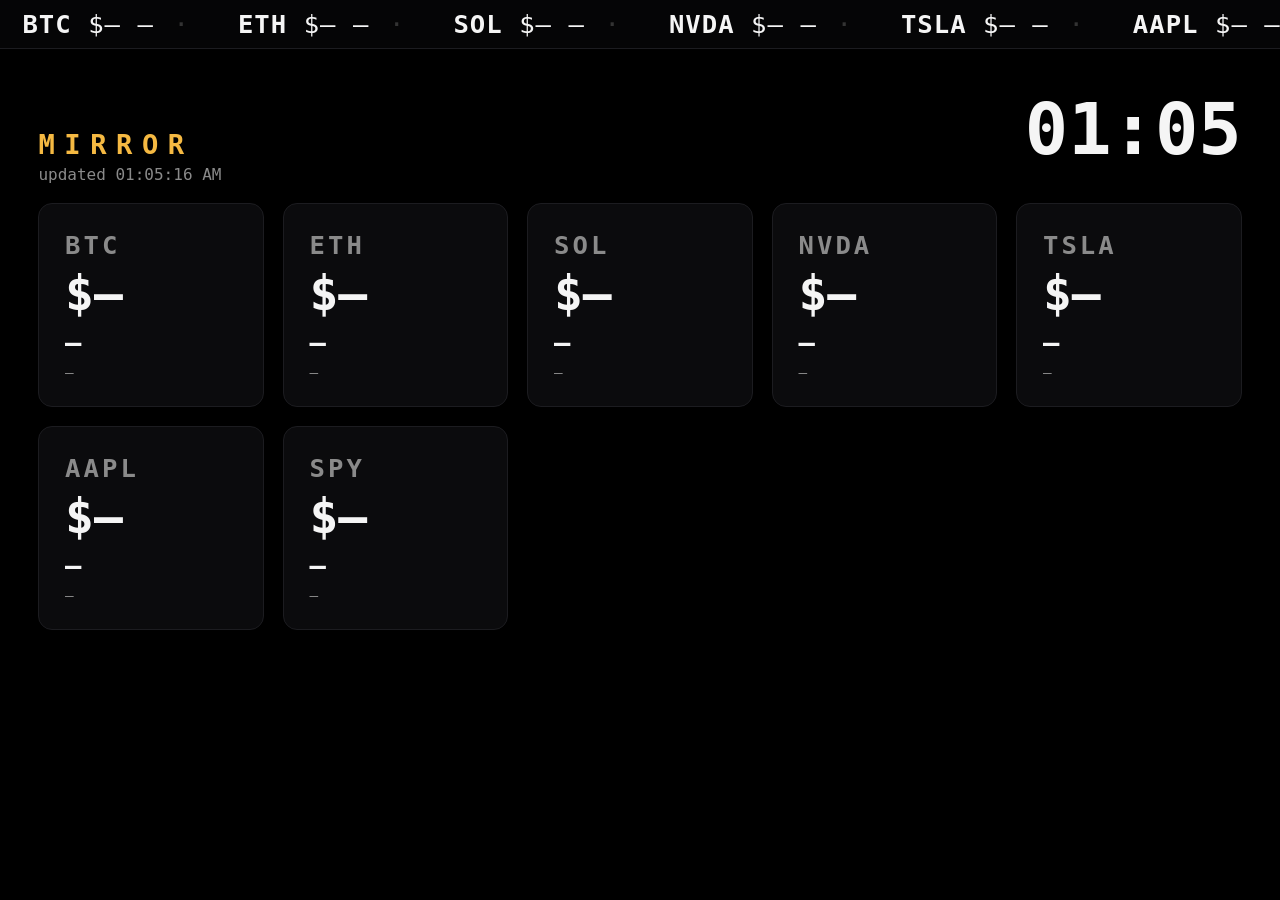
==== index.html @ c95248f2 "Mirror: smart-mirror ticker + paper stats dashboard Pure-black kiosk dashboard: scrolling ticker tap" ====
<!DOCTYPE html>
<html lang="en">
<head>
<meta charset="utf-8">
<meta name="viewport" content="width=device-width, initial-scale=1">
<title>MIRROR — live tickers</title>
<link rel="stylesheet" href="styles.css">
</head>
<body>

<!-- scrolling ticker tape -->
<div id="tape" class="tape"><div id="tape-track" class="tape-track"></div></div>

<main id="dash">
  <header class="topbar">
    <div>
      <div class="brand">MIRROR</div>
      <div id="updated" class="updated">connecting…</div>
    </div>
    <div id="clock" class="clock">--:--</div>
  </header>

  <section id="cards" class="cards"></section>

  <section id="paper" class="paper hidden">
    <div class="paper-head">
      <span class="brand">PAPER</span>
      <span class="muted">fake money · real lessons</span>
    </div>
    <div id="paper-stats" class="paper-stats"></div>
    <div id="paper-pos" class="paper-pos"></div>
  </section>
</main>

<div id="tickeronly" class="tickeronly hidden">
  <div class="to-clock" id="to-clock">--:--</div>
  <div class="to-track" id="to-track"></div>
</div>

<script src="mirror.js"></script>
</body>
</html>
---- styles.css ----
/* MIRROR — wall display. Pure black, huge type, glanceable from across the room. */
:root {
  --bg: #000;
  --fg: #f5f5f5;
  --dim: #8a8a8a;
  --up: #22ff88;
  --down: #ff4444;
  --gold: #f5b942;
  --card: #0b0b0d;
  --line: #1c1c20;
}
* { box-sizing: border-box; margin: 0; padding: 0; }
html, body { height: 100%; }
body {
  background: var(--bg); color: var(--fg);
  font-family: "SF Mono", ui-monospace, Menlo, Consolas, monospace;
  overflow-x: hidden;
  -webkit-font-smoothing: antialiased;
}
.hidden { display: none !important; }

/* ---------- ticker tape ---------- */
.tape {
  overflow: hidden; white-space: nowrap;
  border-bottom: 1px solid var(--line);
  background: #050506;
}
.tape-track {
  display: inline-block; padding: 0.55rem 0;
  animation: tape 45s linear infinite;
  font-size: clamp(1rem, 2.2vw, 1.6rem);
  letter-spacing: 0.04em;
}
@keyframes tape { from { transform: translateX(0); } to { transform: translateX(-50%); } }
.tick { display: inline-block; padding: 0 1.4rem; }
.tick .sym { color: var(--fg); font-weight: 700; }
.tick .chg-up { color: var(--up); }
.tick .chg-down { color: var(--down); }
.tick .sep { color: #333; padding: 0 0.2rem; }

/* ---------- dashboard ---------- */
#dash { padding: clamp(1rem, 3vw, 2.5rem); max-width: 1600px; margin: 0 auto; }
.topbar { display: flex; justify-content: space-between; align-items: baseline; margin-bottom: 1.2rem; }
.brand { font-size: clamp(1.1rem, 2.4vw, 1.7rem); font-weight: 800; letter-spacing: 0.35em; color: var(--gold); }
.updated { color: var(--dim); font-size: clamp(0.7rem, 1.5vw, 1rem); margin-top: 0.3rem; }
.clock { font-size: clamp(2rem, 6vw, 4.5rem); font-weight: 700; font-variant-numeric: tabular-nums; }

.cards { display: grid; grid-template-columns: repeat(auto-fit, minmax(220px, 1fr)); gap: clamp(0.6rem, 1.5vw, 1.2rem); }
.card {
  background: var(--card); border: 1px solid var(--line); border-radius: 14px;
  padding: clamp(0.9rem, 2vw, 1.6rem);
}
.card .sym { font-size: clamp(1rem, 2.4vw, 1.6rem); font-weight: 800; letter-spacing: 0.12em; color: var(--dim); }
.card .price { font-size: clamp(1.7rem, 4.2vw, 3rem); font-weight: 700; font-variant-numeric: tabular-nums; margin: 0.35rem 0; }
.card .chg { font-size: clamp(1rem, 2.6vw, 1.7rem); font-weight: 700; font-variant-numeric: tabular-nums; }
.card .note { color: var(--dim); font-size: clamp(0.65rem, 1.4vw, 0.9rem); margin-top: 0.4rem; }
.up { color: var(--up); } .down { color: var(--down); }
.stale { opacity: 0.45; }

/* ---------- paper stats ---------- */
.paper { margin-top: clamp(1.2rem, 3vw, 2.2rem); border-top: 1px solid var(--line); padding-top: 1.2rem; }
.paper-head { display: flex; align-items: baseline; gap: 1rem; margin-bottom: 0.8rem; }
.muted { color: var(--dim); font-size: clamp(0.75rem, 1.6vw, 1rem); }
.paper-stats { display: flex; flex-wrap: wrap; gap: clamp(1rem, 4vw, 3rem); margin-bottom: 0.8rem; }
.pstat .lbl { color: var(--dim); font-size: clamp(0.7rem, 1.5vw, 0.95rem); letter-spacing: 0.2em; }
.pstat .val { font-size: clamp(1.6rem, 4vw, 2.8rem); font-weight: 700; font-variant-numeric: tabular-nums; }
.paper-pos { display: flex; flex-wrap: wrap; gap: 0.6rem; }
.ppos {
  border: 1px solid var(--line); border-radius: 10px; padding: 0.55rem 0.9rem;
  font-size: clamp(0.85rem, 1.9vw, 1.2rem); font-variant-numeric: tabular-nums;
}
.ppos .sym { font-weight: 800; }

/* ---------- ticker-only mode ---------- */
.tickeronly {
  min-height: 100vh; display: flex; flex-direction: column;
  justify-content: center; align-items: center; gap: 2rem; padding: 2rem;
}
.to-clock { font-size: clamp(3rem, 12vw, 9rem); font-weight: 700; font-variant-numeric: tabular-nums; }
.to-track { font-size: clamp(1.6rem, 5vw, 4rem); font-weight: 700; text-align: center; line-height: 1.7; font-variant-numeric: tabular-nums; }
.to-track .sym { color: var(--gold); }

/* narrow screens: stack everything, keep type huge */
@media (max-width: 560px) {
  .cards { grid-template-columns: 1fr 1fr; }
  .topbar { flex-direction: column; gap: 0.4rem; }
}
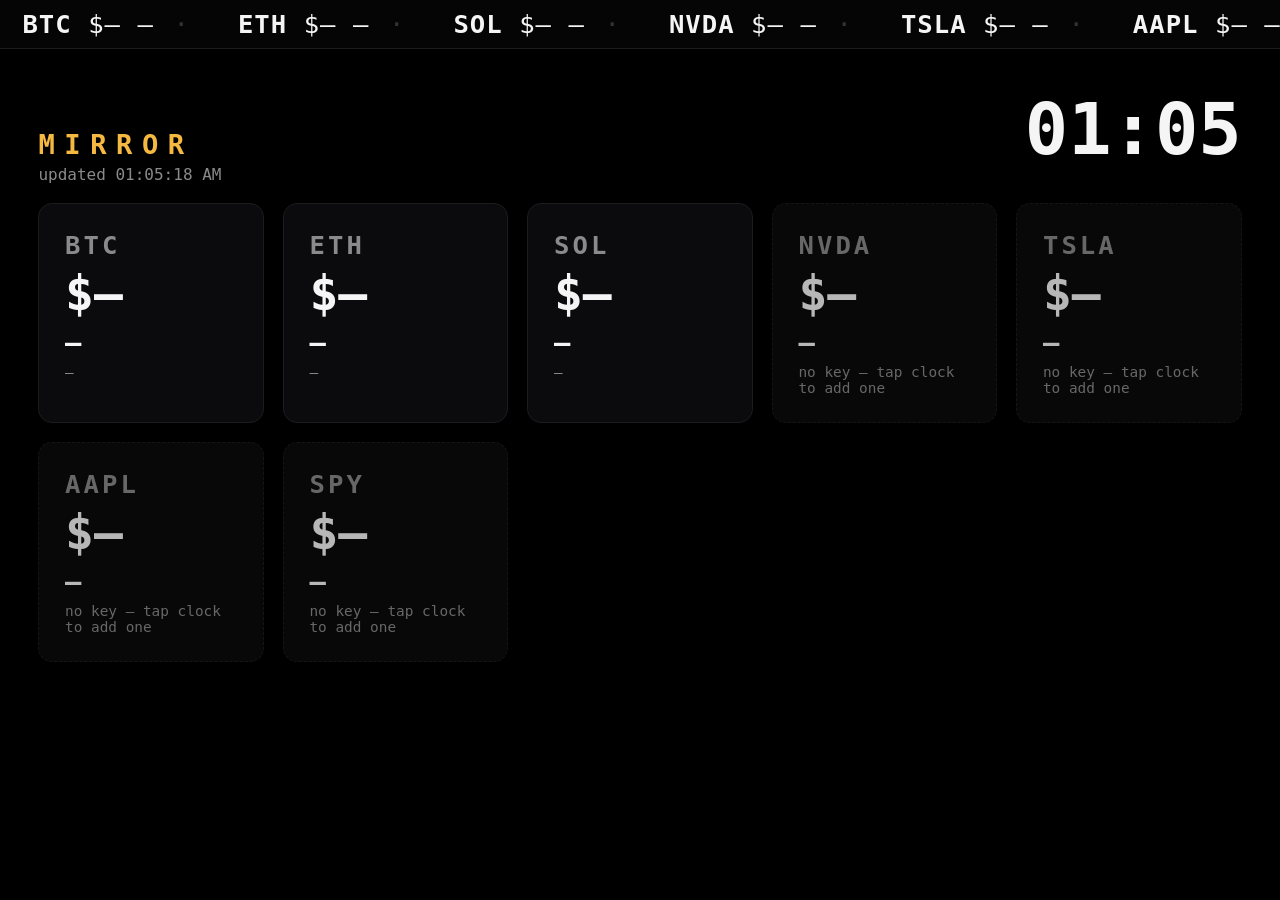
==== commit 5e9b9e19: "Fix stock quotes: Yahoo (no CORS) -> BYO-key Finnhub/Twelve Data feeds Yahoo's chart API sends no CO" ====
--- a/index.html
+++ b/index.html
@@ -17,7 +17,7 @@
       <div class="brand">MIRROR</div>
       <div id="updated" class="updated">connecting…</div>
     </div>
-    <div id="clock" class="clock">--:--</div>
+    <div id="clock" class="clock" title="tap for data-feed settings">--:--</div>
   </header>
 
   <section id="cards" class="cards"></section>
@@ -33,8 +33,29 @@
 </main>
 
 <div id="tickeronly" class="tickeronly hidden">
-  <div class="to-clock" id="to-clock">--:--</div>
+  <div class="to-clock" id="to-clock" title="tap for data-feed settings">--:--</div>
   <div class="to-track" id="to-track"></div>
+</div>
+
+<!-- data-feed settings: tap the clock. Keys stay in this display's localStorage. -->
+<div id="settings" class="settings hidden">
+  <div class="settings-card">
+    <div class="settings-title">DATA FEEDS</div>
+    <div class="field">
+      <label for="key-finnhub">FINNHUB KEY <span class="muted">free · finnhub.io · 60/min</span></label>
+      <input id="key-finnhub" type="password" autocomplete="off" autocapitalize="off" spellcheck="false" placeholder="paste key">
+    </div>
+    <div class="field">
+      <label for="key-twelve">TWELVE DATA KEY <span class="muted">free · twelvedata.com · backup</span></label>
+      <input id="key-twelve" type="password" autocomplete="off" autocapitalize="off" spellcheck="false" placeholder="paste key">
+    </div>
+    <div class="settings-row">
+      <button id="keys-save" type="button">SAVE</button>
+      <button id="keys-clear" type="button">CLEAR</button>
+      <button id="settings-close" type="button">DONE</button>
+    </div>
+    <div class="settings-note">Keys stay in this display's localStorage — never in the repo, never in URLs. Crypto needs no key.</div>
+  </div>
 </div>
 
 <script src="mirror.js"></script>
--- a/styles.css
+++ b/styles.css
@@ -80,6 +80,35 @@
 .to-track { font-size: clamp(1.6rem, 5vw, 4rem); font-weight: 700; text-align: center; line-height: 1.7; font-variant-numeric: tabular-nums; }
 .to-track .sym { color: var(--gold); }
 
+/* ---------- data-feed settings ---------- */
+.clock, .to-clock { cursor: pointer; }
+.settings {
+  position: fixed; inset: 0; z-index: 50;
+  background: rgba(0,0,0,0.85);
+  display: flex; align-items: center; justify-content: center; padding: 1.5rem;
+}
+.settings-card {
+  background: var(--card); border: 1px solid var(--line); border-radius: 16px;
+  padding: clamp(1.2rem, 3vw, 2rem); width: min(560px, 100%);
+}
+.settings-title { color: var(--gold); font-weight: 800; letter-spacing: 0.35em; margin-bottom: 1rem; font-size: clamp(1rem, 2.4vw, 1.4rem); }
+.field { margin-bottom: 1rem; }
+.field label { display: block; color: var(--dim); font-size: clamp(0.7rem, 1.6vw, 0.95rem); letter-spacing: 0.12em; margin-bottom: 0.4rem; }
+.field input {
+  width: 100%; background: #000; color: var(--fg); border: 1px solid var(--line);
+  border-radius: 10px; padding: 0.9rem 1rem; font-size: 1.1rem; font-family: inherit;
+}
+.field input:focus { outline: none; border-color: var(--gold); }
+.settings-row { display: flex; gap: 0.8rem; margin: 1.2rem 0 0.8rem; }
+.settings-row button {
+  flex: 1; background: #111; color: var(--fg); border: 1px solid var(--line);
+  border-radius: 10px; padding: 0.9rem; font-size: 1rem; font-weight: 700; letter-spacing: 0.1em;
+  font-family: inherit; cursor: pointer; min-height: 52px;
+}
+#keys-save { border-color: var(--gold); color: var(--gold); }
+.settings-note { color: var(--dim); font-size: clamp(0.7rem, 1.5vw, 0.9rem); line-height: 1.5; }
+.nokey { border-style: dashed; opacity: 0.75; }
+
 /* narrow screens: stack everything, keep type huge */
 @media (max-width: 560px) {
   .cards { grid-template-columns: 1fr 1fr; }
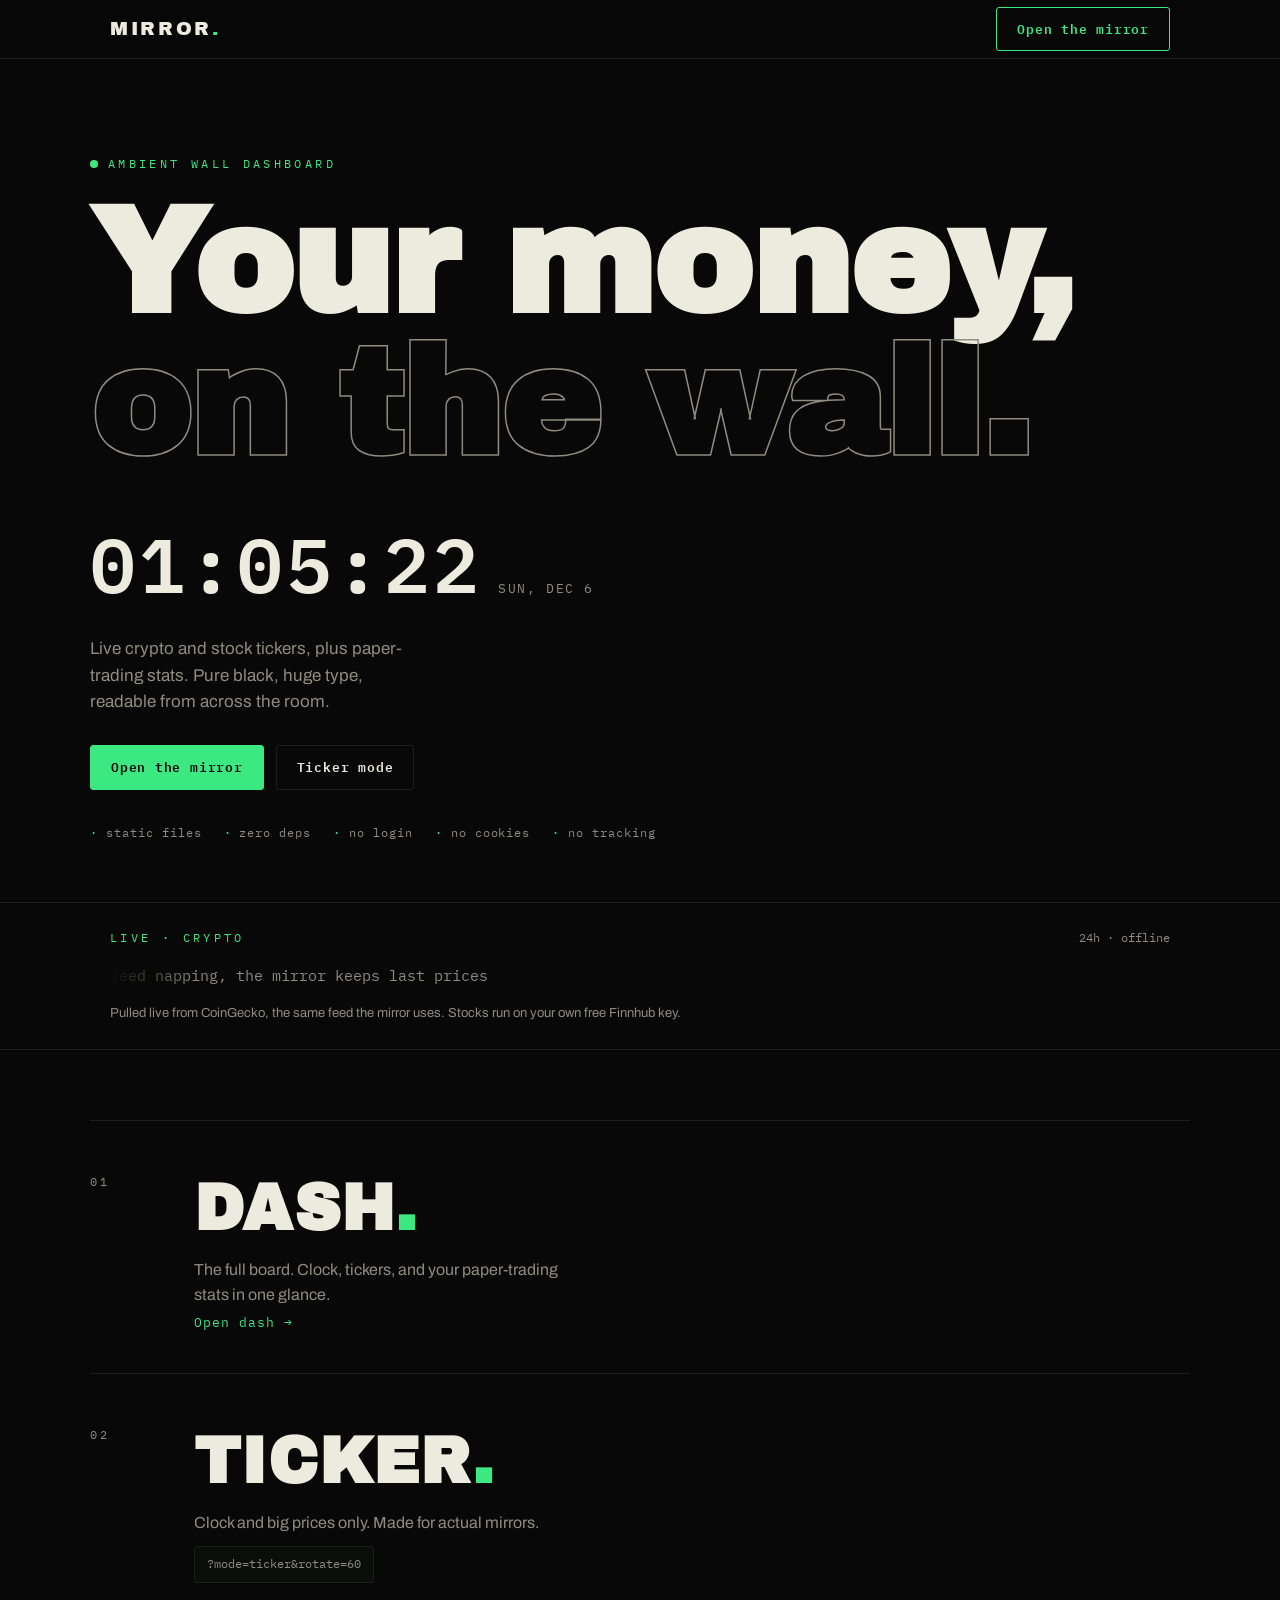
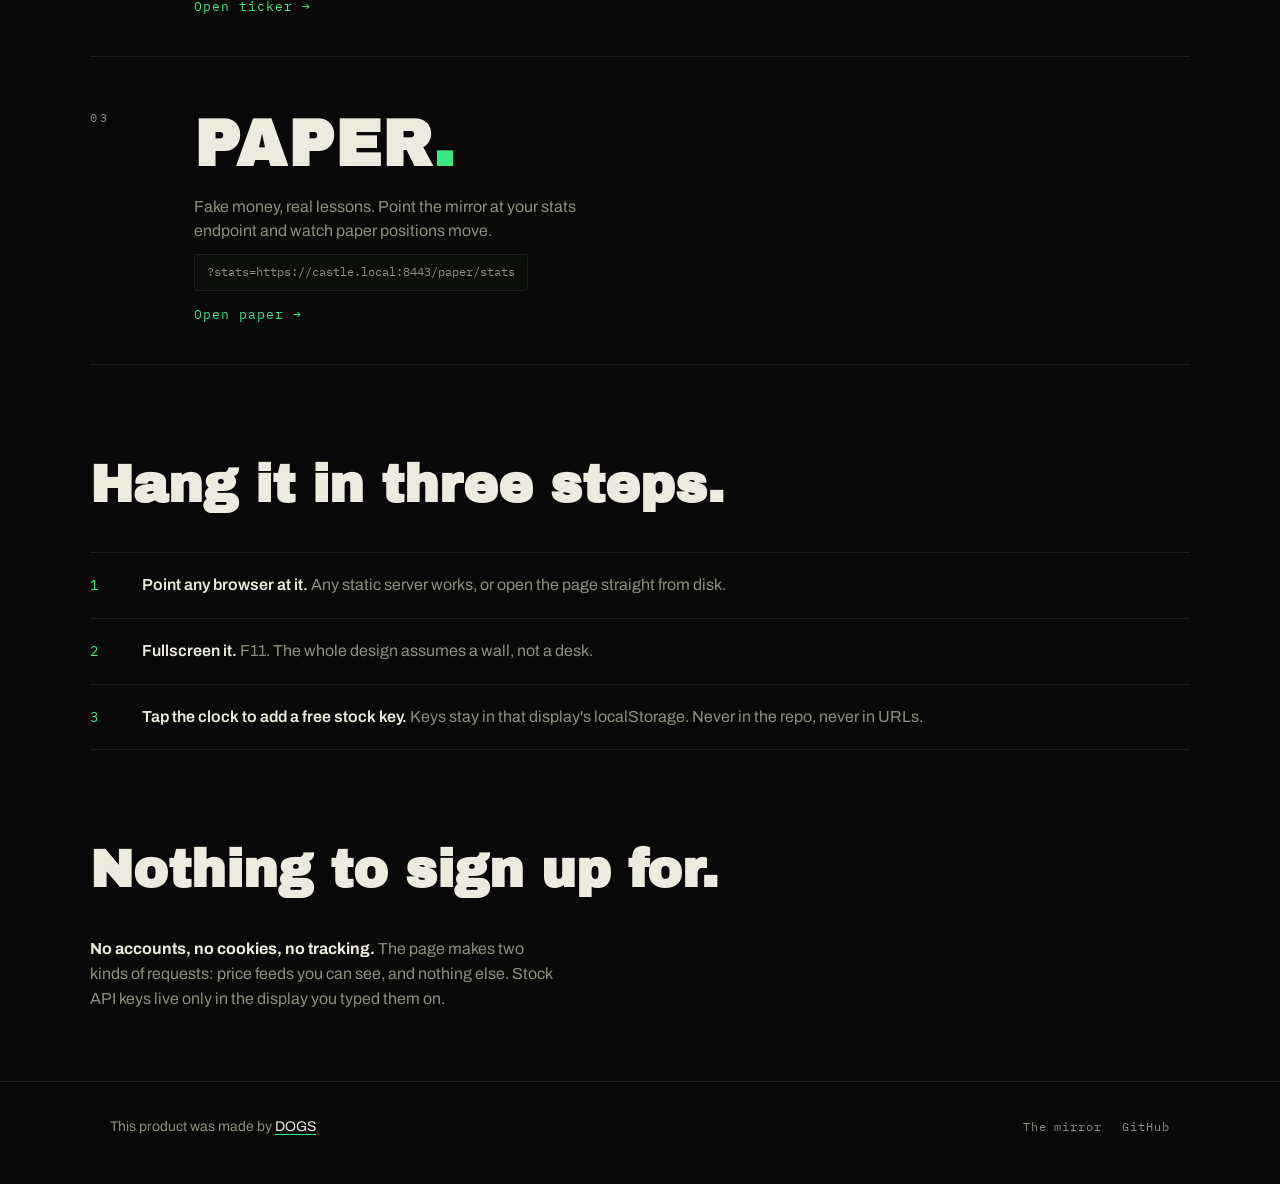
==== commit 839d983d: "Blitz landing page: MIRROR wall-dashboard front door - New index.html landing: live clock, live Coin" ====
--- a/index.html
+++ b/index.html
@@ -3,61 +3,295 @@
 <head>
 <meta charset="utf-8">
 <meta name="viewport" content="width=device-width, initial-scale=1">
-<title>MIRROR — live tickers</title>
-<link rel="stylesheet" href="styles.css">
+<title>MIRROR — live market tickers for your wall</title>
+<meta name="description" content="MIRROR is a smart-mirror wall dashboard: live crypto and stock tickers plus paper-trading stats. Static files, zero dependencies, no login.">
+<meta property="og:type" content="website">
+<meta property="og:url" content="https://yeahdogs.github.io/mirror/">
+<meta property="og:title" content="MIRROR — live market tickers for your wall">
+<meta property="og:description" content="An ambient wall dashboard: live tickers plus paper-trading stats. Pure black, huge type, readable across the room.">
+<meta property="og:image" content="https://yeahdogs.github.io/mirror/og.png">
+<meta name="twitter:card" content="summary_large_image">
+<link rel="icon" href="data:image/svg+xml,%3Csvg xmlns='http://www.w3.org/2000/svg' viewBox='0 0 64 64'%3E%3Crect width='64' height='64' rx='12' fill='%23070807'/%3E%3Ctext x='32' y='45' font-family='monospace' font-size='36' font-weight='bold' fill='%233ce882' text-anchor='middle'%3EM%3C/text%3E%3C/svg%3E">
+<link rel="apple-touch-icon" href="data:image/svg+xml,%3Csvg xmlns='http://www.w3.org/2000/svg' viewBox='0 0 64 64'%3E%3Crect width='64' height='64' rx='12' fill='%23070807'/%3E%3Ctext x='32' y='45' font-family='monospace' font-size='36' font-weight='bold' fill='%233ce882' text-anchor='middle'%3EM%3C/text%3E%3C/svg%3E">
+<link rel="preconnect" href="https://fonts.googleapis.com">
+<link rel="preconnect" href="https://fonts.gstatic.com" crossorigin>
+<link href="https://fonts.googleapis.com/css2?family=Archivo+Black&family=Archivo:wght@400;600&family=IBM+Plex+Mono:wght@400;600&display=swap" rel="stylesheet">
+<script>
+/* Old wall bookmarks used index.html with app query params: hand them to the app. */
+if (/[?&](mode|stats|rotate)=/i.test(location.search)) location.replace("app.html" + location.search);
+document.documentElement.classList.add("js");
+</script>
+<style>
+:root{
+  --bg:#070807; --panel:#0b0d0b; --ink:#edeade; --mut:#8f8c80;
+  --line:#1c1f1b; --grn:#3ce882; --red:#ff6161;
+  --disp:"Archivo Black",system-ui,sans-serif;
+  --body:"Archivo",system-ui,sans-serif;
+  --mono:"IBM Plex Mono",ui-monospace,monospace;
+}
+*{margin:0;padding:0;box-sizing:border-box}
+html{scroll-behavior:smooth}
+body{background:var(--bg);color:var(--ink);font-family:var(--body);font-size:16px;line-height:1.55;
+  -webkit-font-smoothing:antialiased;overflow-x:hidden}
+::selection{background:var(--grn);color:#070807}
+a{color:inherit}
+.wrap{max-width:1100px;margin:0 auto;padding:0 20px}
+
+/* header: sticky mobile CTA */
+.top{position:sticky;top:0;z-index:50;background:rgba(7,8,7,.86);
+  backdrop-filter:blur(10px);-webkit-backdrop-filter:blur(10px);border-bottom:1px solid var(--line)}
+.top-in{display:flex;align-items:center;justify-content:space-between;height:58px}
+.wordmark{font-family:var(--disp);font-size:19px;letter-spacing:.14em;text-decoration:none}
+.wordmark .dot{color:var(--grn)}
+.btn{display:inline-block;font-family:var(--mono);font-size:13px;font-weight:600;letter-spacing:.06em;
+  text-decoration:none;padding:11px 20px;border:1px solid var(--grn);color:var(--grn);border-radius:3px;
+  transition:background .18s,color .18s}
+.btn:hover{background:var(--grn);color:#070807}
+.btn.solid{background:var(--grn);color:#070807}
+.btn.solid:hover{background:#5cf59b}
+.btn.ghost{border-color:var(--line);color:var(--ink)}
+.btn.ghost:hover{border-color:var(--ink);background:transparent;color:var(--ink)}
+
+/* hero */
+.hero{padding:64px 0 40px;position:relative}
+.eyebrow{font-family:var(--mono);font-size:12px;letter-spacing:.28em;color:var(--grn);margin-bottom:18px}
+.eyebrow .pulse{display:inline-block;width:8px;height:8px;border-radius:50%;background:var(--grn);
+  margin-right:10px;animation:pulse 2s ease-in-out infinite}
+@keyframes pulse{0%,100%{opacity:1}50%{opacity:.25}}
+h1{font-family:var(--disp);font-size:clamp(52px,15vw,150px);line-height:.95;letter-spacing:-.01em}
+h1 .thin{display:block;color:transparent;-webkit-text-stroke:1.5px var(--mut)}
+.clockline{display:flex;align-items:baseline;gap:16px;margin:28px 0 6px;flex-wrap:wrap}
+#clock{font-family:var(--mono);font-size:clamp(40px,10vw,76px);font-weight:600;letter-spacing:.04em;
+  font-variant-numeric:tabular-nums}
+#dateline{font-family:var(--mono);font-size:13px;color:var(--mut);letter-spacing:.12em}
+.lede{max-width:34ch;color:var(--mut);font-size:17px;margin:14px 0 30px}
+.cta-row{display:flex;gap:12px;flex-wrap:wrap}
+.specs{display:flex;gap:8px 22px;flex-wrap:wrap;margin-top:34px;font-family:var(--mono);
+  font-size:12px;color:var(--mut);letter-spacing:.08em}
+.specs span::before{content:"·";color:var(--grn);margin-right:8px}
+
+/* live tape */
+.tape-sec{border-top:1px solid var(--line);border-bottom:1px solid var(--line);padding:26px 0;overflow:hidden}
+.tape-label{display:flex;justify-content:space-between;align-items:center;margin-bottom:16px}
+.tape-label .t{font-family:var(--mono);font-size:12px;letter-spacing:.28em;color:var(--grn)}
+.tape-label .n{font-family:var(--mono);font-size:12px;color:var(--mut)}
+.tape{overflow:hidden;white-space:nowrap;
+  -webkit-mask-image:linear-gradient(90deg,transparent,#000 8%,#000 92%,transparent);
+  mask-image:linear-gradient(90deg,transparent,#000 8%,#000 92%,transparent)}
+.tape-track{display:inline-flex;gap:44px;padding-right:44px;animation:tape 28s linear infinite;will-change:transform}
+@keyframes tape{to{transform:translateX(-50%)}}
+.chip{font-family:var(--mono);font-size:15px;display:inline-flex;align-items:center;gap:10px}
+.chip .sym{font-weight:600;letter-spacing:.08em}
+.chip .px{font-variant-numeric:tabular-nums}
+.chip .ch{font-variant-numeric:tabular-nums}
+.up{color:var(--grn)} .down{color:var(--red)}
+.sk{width:150px;height:20px;border-radius:3px;background:var(--line);animation:pulse 1.4s ease-in-out infinite}
+.tape-note{margin-top:14px;font-size:13px;color:var(--mut)}
+
+/* modes: editorial bands */
+.modes{padding:70px 0 10px}
+.mode{border-top:1px solid var(--line);padding:38px 0;display:grid;gap:10px}
+.mode:last-child{border-bottom:1px solid var(--line)}
+.mode .idx{font-family:var(--mono);font-size:12px;color:var(--mut);letter-spacing:.24em}
+.mode h2{font-family:var(--disp);font-size:clamp(34px,9vw,64px);letter-spacing:.02em}
+.mode h2 .g{color:var(--grn)}
+.mode p{color:var(--mut);max-width:44ch}
+.mode a.go{font-family:var(--mono);font-size:13px;letter-spacing:.08em;color:var(--grn);
+  text-decoration:none;display:inline-block;margin-top:6px}
+.mode a.go:hover{text-decoration:underline}
+.mode .param{font-family:var(--mono);font-size:12px;color:var(--mut);background:var(--panel);
+  border:1px solid var(--line);border-radius:3px;padding:8px 12px;display:inline-block;margin-top:10px;
+  overflow-x:auto;max-width:100%}
+
+/* setup */
+.setup{padding:70px 0}
+.setup h2,.privacy h2{font-family:var(--disp);font-size:clamp(28px,7vw,52px);margin-bottom:26px}
+.step{display:flex;gap:18px;padding:20px 0;border-top:1px solid var(--line);align-items:baseline}
+.step:last-child{border-bottom:1px solid var(--line)}
+.step .n{font-family:var(--mono);color:var(--grn);font-size:14px;min-width:34px}
+.step p{color:var(--mut)}
+.step p b{color:var(--ink);font-weight:600}
+
+/* privacy */
+.privacy{padding:10px 0 70px}
+.privacy p{color:var(--mut);max-width:52ch}
+.privacy p b{color:var(--ink)}
+
+/* footer */
+footer{border-top:1px solid var(--line);padding:34px 0 46px}
+.foot{display:flex;justify-content:space-between;gap:20px;flex-wrap:wrap;align-items:center}
+.attr{font-size:14px;color:var(--mut)}
+.attr a{color:var(--ink);text-decoration:none;border-bottom:1px solid var(--grn)}
+.foot nav{display:flex;gap:20px;font-family:var(--mono);font-size:12px;letter-spacing:.08em}
+.foot nav a{color:var(--mut);text-decoration:none}
+.foot nav a:hover{color:var(--ink)}
+
+/* reveal */
+.js [data-rv]{opacity:0;transform:translateY(22px);transition:opacity .7s ease,transform .7s ease}
+.js [data-rv].on{opacity:1;transform:none}
+
+@media (min-width:760px){
+  .hero{padding:96px 0 60px}
+  .mode{grid-template-columns:80px 1fr;gap:6px 24px}
+  .mode .idx{padding-top:14px}
+}
+@media (prefers-reduced-motion:reduce){
+  .tape-track{animation:none}
+  .eyebrow .pulse,.sk{animation:none}
+  .js [data-rv]{opacity:1;transform:none;transition:none}
+  html{scroll-behavior:auto}
+}
+</style>
 </head>
 <body>
 
-<!-- scrolling ticker tape -->
-<div id="tape" class="tape"><div id="tape-track" class="tape-track"></div></div>
-
-<main id="dash">
-  <header class="topbar">
-    <div>
-      <div class="brand">MIRROR</div>
-      <div id="updated" class="updated">connecting…</div>
-    </div>
-    <div id="clock" class="clock" title="tap for data-feed settings">--:--</div>
-  </header>
-
-  <section id="cards" class="cards"></section>
-
-  <section id="paper" class="paper hidden">
-    <div class="paper-head">
-      <span class="brand">PAPER</span>
-      <span class="muted">fake money · real lessons</span>
-    </div>
-    <div id="paper-stats" class="paper-stats"></div>
-    <div id="paper-pos" class="paper-pos"></div>
+<header class="top">
+  <div class="wrap top-in">
+    <a class="wordmark" href="./">MIRROR<span class="dot">.</span></a>
+    <a class="btn" href="app.html">Open the mirror</a>
+  </div>
+</header>
+
+<main>
+  <section class="hero wrap">
+    <p class="eyebrow"><span class="pulse"></span>AMBIENT WALL DASHBOARD</p>
+    <h1>Your money,<span class="thin">on the wall.</span></h1>
+    <div class="clockline">
+      <div id="clock" aria-label="current time">--:--</div>
+      <div id="dateline"></div>
+    </div>
+    <p class="lede">Live crypto and stock tickers, plus paper-trading stats. Pure black, huge type, readable from across the room.</p>
+    <div class="cta-row">
+      <a class="btn solid" href="app.html">Open the mirror</a>
+      <a class="btn ghost" href="app.html?mode=ticker">Ticker mode</a>
+    </div>
+    <div class="specs">
+      <span>static files</span><span>zero deps</span><span>no login</span><span>no cookies</span><span>no tracking</span>
+    </div>
+  </section>
+
+  <section class="tape-sec" aria-label="live crypto prices">
+    <div class="wrap">
+      <div class="tape-label">
+        <span class="t">LIVE · CRYPTO</span>
+        <span class="n" id="tape-note">24h · no key needed</span>
+      </div>
+      <div class="tape"><div class="tape-track" id="tape-track">
+        <span class="sk"></span><span class="sk"></span><span class="sk"></span>
+      </div></div>
+      <p class="tape-note">Pulled live from CoinGecko, the same feed the mirror uses. Stocks run on your own free Finnhub key.</p>
+    </div>
+  </section>
+
+  <section class="modes wrap">
+    <div class="mode" data-rv>
+      <span class="idx">01</span>
+      <div>
+        <h2>DASH<span class="g">.</span></h2>
+        <p>The full board. Clock, tickers, and your paper-trading stats in one glance.</p>
+        <a class="go" href="app.html?mode=dash">Open dash &rarr;</a>
+      </div>
+    </div>
+    <div class="mode" data-rv>
+      <span class="idx">02</span>
+      <div>
+        <h2>TICKER<span class="g">.</span></h2>
+        <p>Clock and big prices only. Made for actual mirrors.</p>
+        <div><span class="param">?mode=ticker&amp;rotate=60</span></div>
+        <a class="go" href="app.html?mode=ticker">Open ticker &rarr;</a>
+      </div>
+    </div>
+    <div class="mode" data-rv>
+      <span class="idx">03</span>
+      <div>
+        <h2>PAPER<span class="g">.</span></h2>
+        <p>Fake money, real lessons. Point the mirror at your stats endpoint and watch paper positions move.</p>
+        <div><span class="param">?stats=https://castle.local:8443/paper/stats</span></div>
+        <a class="go" href="app.html?mode=dash">Open paper &rarr;</a>
+      </div>
+    </div>
+  </section>
+
+  <section class="setup wrap">
+    <h2 data-rv>Hang it in three steps.</h2>
+    <div class="step" data-rv><span class="n">1</span><p><b>Point any browser at it.</b> Any static server works, or open the page straight from disk.</p></div>
+    <div class="step" data-rv><span class="n">2</span><p><b>Fullscreen it.</b> F11. The whole design assumes a wall, not a desk.</p></div>
+    <div class="step" data-rv><span class="n">3</span><p><b>Tap the clock to add a free stock key.</b> Keys stay in that display's localStorage. Never in the repo, never in URLs.</p></div>
+  </section>
+
+  <section class="privacy wrap">
+    <h2 data-rv>Nothing to sign up for.</h2>
+    <p data-rv><b>No accounts, no cookies, no tracking.</b> The page makes two kinds of requests: price feeds you can see, and nothing else. Stock API keys live only in the display you typed them on.</p>
   </section>
 </main>
 
-<div id="tickeronly" class="tickeronly hidden">
-  <div class="to-clock" id="to-clock" title="tap for data-feed settings">--:--</div>
-  <div class="to-track" id="to-track"></div>
-</div>
-
-<!-- data-feed settings: tap the clock. Keys stay in this display's localStorage. -->
-<div id="settings" class="settings hidden">
-  <div class="settings-card">
-    <div class="settings-title">DATA FEEDS</div>
-    <div class="field">
-      <label for="key-finnhub">FINNHUB KEY <span class="muted">free · finnhub.io · 60/min</span></label>
-      <input id="key-finnhub" type="password" autocomplete="off" autocapitalize="off" spellcheck="false" placeholder="paste key">
-    </div>
-    <div class="field">
-      <label for="key-twelve">TWELVE DATA KEY <span class="muted">free · twelvedata.com · backup</span></label>
-      <input id="key-twelve" type="password" autocomplete="off" autocapitalize="off" spellcheck="false" placeholder="paste key">
-    </div>
-    <div class="settings-row">
-      <button id="keys-save" type="button">SAVE</button>
-      <button id="keys-clear" type="button">CLEAR</button>
-      <button id="settings-close" type="button">DONE</button>
-    </div>
-    <div class="settings-note">Keys stay in this display's localStorage — never in the repo, never in URLs. Crypto needs no key.</div>
+<footer>
+  <div class="wrap foot">
+    <p class="attr">This product was made by <a href="https://wearedogs.net" rel="noopener">DOGS</a></p>
+    <nav>
+      <a href="app.html">The mirror</a>
+      <a href="https://github.com/YEAHDOGS/mirror" rel="noopener">GitHub</a>
+    </nav>
   </div>
-</div>
-
-<script src="mirror.js"></script>
+</footer>
+
+<script>
+(function(){
+  "use strict";
+  /* clock + date */
+  var clock=document.getElementById("clock"),dateline=document.getElementById("dateline");
+  function tick(){
+    var d=new Date(),p=function(n){return(n<10?"0":"")+n};
+    clock.textContent=p(d.getHours())+":"+p(d.getMinutes())+":"+p(d.getSeconds());
+    dateline.textContent=d.toLocaleDateString("en-US",{weekday:"short",month:"short",day:"numeric"}).toUpperCase();
+  }
+  tick();setInterval(tick,1000);
+
+  /* reveal on scroll */
+  var els=document.querySelectorAll("[data-rv]");
+  if("IntersectionObserver" in window){
+    var io=new IntersectionObserver(function(es){
+      es.forEach(function(e){if(e.isIntersecting){e.target.classList.add("on");io.unobserve(e.target)}});
+    },{threshold:.12});
+    els.forEach(function(el){io.observe(el)});
+  }else{els.forEach(function(el){el.classList.add("on")})}
+
+  /* live crypto tape */
+  var track=document.getElementById("tape-track"),note=document.getElementById("tape-note");
+  function fmt(n){
+    if(typeof n!=="number"||!isFinite(n))return "--";
+    if(n>=1000)return n.toLocaleString("en-US",{maximumFractionDigits:0});
+    return n.toLocaleString("en-US",{maximumFractionDigits:2});
+  }
+  function chip(sym,price,chg){
+    var s=document.createElement("span");s.className="chip";
+    var a=document.createElement("span");a.className="sym";a.textContent=sym;
+    var b=document.createElement("span");b.className="px";b.textContent="$"+fmt(price);
+    var c=document.createElement("span");c.className="ch "+(chg>=0?"up":"down");
+    c.textContent=(chg>=0?"\u25B2 ":"\u25BC ")+Math.abs(chg).toFixed(2)+"%";
+    s.appendChild(a);s.appendChild(b);s.appendChild(c);return s;
+  }
+  fetch("https://api.coingecko.com/api/v3/coins/markets?vs_currency=usd&ids=bitcoin,ethereum,solana&price_change_percentage=24h")
+    .then(function(r){if(!r.ok)throw new Error("feed");return r.json()})
+    .then(function(data){
+      track.innerHTML="";
+      var order={bitcoin:0,ethereum:1,solana:2};
+      data.sort(function(x,y){return(order[x.id]-order[y.id])});
+      data.forEach(function(c){
+        var sym={bitcoin:"BTC",ethereum:"ETH",solana:"SOL"}[c.id]||c.symbol.toUpperCase();
+        track.appendChild(chip(sym,c.current_price,c.price_change_percentage_24h));
+      });
+      /* duplicate for the seamless loop */
+      Array.prototype.slice.call(track.children).forEach(function(n){track.appendChild(n.cloneNode(true))});
+      note.textContent="24h · live";
+    })
+    .catch(function(){
+      track.innerHTML="";
+      var m=document.createElement("span");m.className="chip";
+      m.style.color="var(--mut)";m.textContent="feed napping, the mirror keeps last prices";
+      track.appendChild(m);note.textContent="24h · offline";
+    });
+})();
+</script>
 </body>
 </html>
